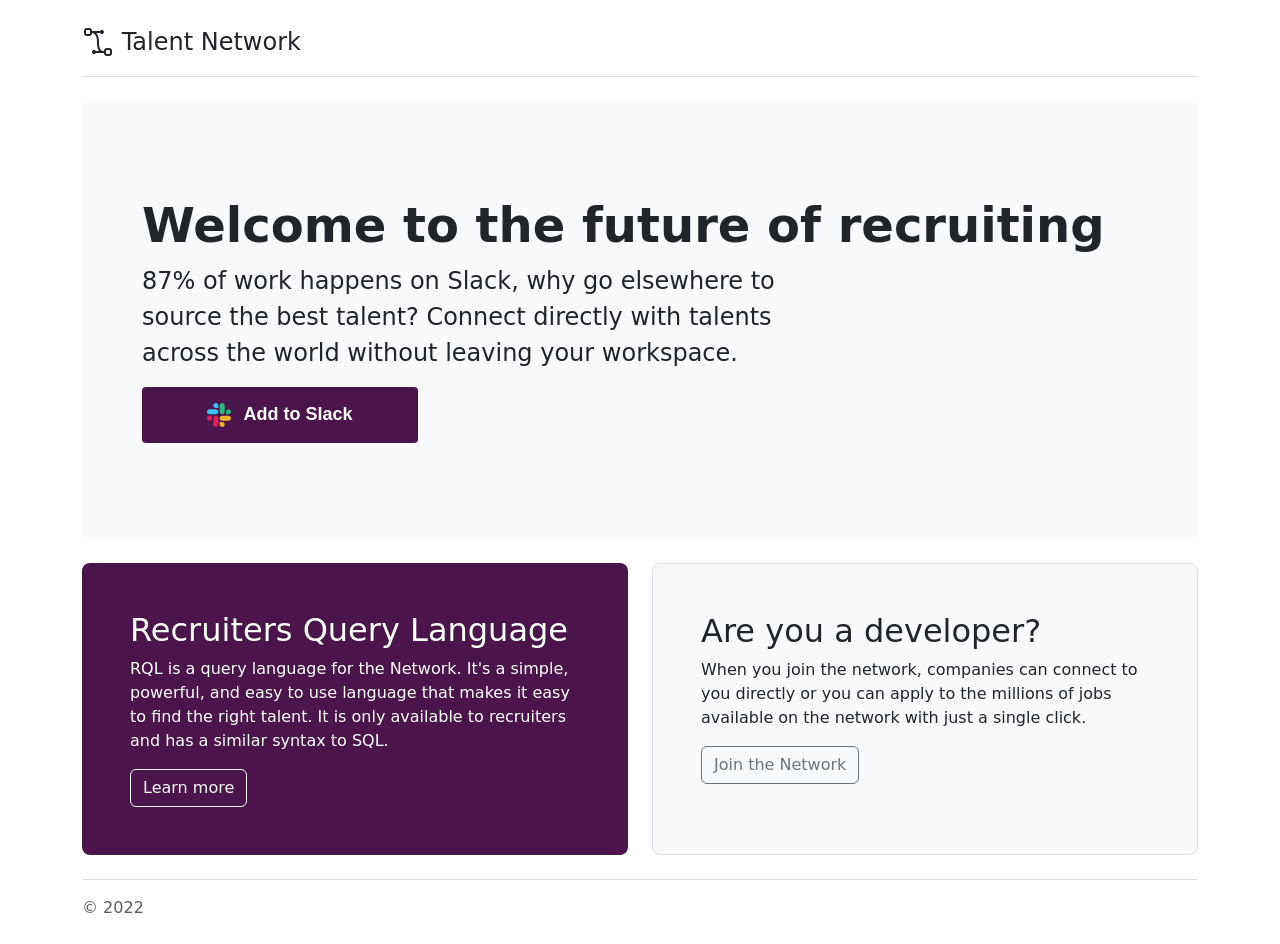
==== public/views/index.html @ 71aafa31 "[INTR-338] Redirect to slack" ====
<!doctype html>
<html lang="en">
  <head>
    <!-- Required meta tags -->
    <meta charset="utf-8">
    <meta name="viewport" content="width=device-width, initial-scale=1">

    <!-- Bootstrap CSS -->
    <link href="https://cdn.jsdelivr.net/npm/bootstrap@5.0.2/dist/css/bootstrap.min.css" rel="stylesheet" integrity="sha384-EVSTQN3/azprG1Anm3QDgpJLIm9Nao0Yz1ztcQTwFspd3yD65VohhpuuCOmLASjC" crossorigin="anonymous">

    <link rel="stylesheet" href="https://cdn.jsdelivr.net/npm/bootstrap-icons@1.8.1/font/bootstrap-icons.css">

    <title>Talent Network</title>

    <style type="text/css">
        .bg-aubergine {
            background-color: #4A154B;
        }
    </style>
  </head>
  <body>
    <main>
        <div class="container py-4">
          <header class="pb-3 mb-4 border-bottom">
            <a href="/" class="d-flex align-items-center text-dark text-decoration-none">
                <svg xmlns="http://www.w3.org/2000/svg" width="32" height="32" fill="currentColor" class="bi bi-bezier2" viewBox="0 0 16 16">
                    <path fill-rule="evenodd" d="M1 2.5A1.5 1.5 0 0 1 2.5 1h1A1.5 1.5 0 0 1 5 2.5h4.134a1 1 0 1 1 0 1h-2.01c.18.18.34.381.484.605.638.992.892 2.354.892 3.895 0 1.993.257 3.092.713 3.7.356.476.895.721 1.787.784A1.5 1.5 0 0 1 12.5 11h1a1.5 1.5 0 0 1 1.5 1.5v1a1.5 1.5 0 0 1-1.5 1.5h-1a1.5 1.5 0 0 1-1.5-1.5H6.866a1 1 0 1 1 0-1h1.711a2.839 2.839 0 0 1-.165-.2C7.743 11.407 7.5 10.007 7.5 8c0-1.46-.246-2.597-.733-3.355-.39-.605-.952-1-1.767-1.112A1.5 1.5 0 0 1 3.5 5h-1A1.5 1.5 0 0 1 1 3.5v-1zM2.5 2a.5.5 0 0 0-.5.5v1a.5.5 0 0 0 .5.5h1a.5.5 0 0 0 .5-.5v-1a.5.5 0 0 0-.5-.5h-1zm10 10a.5.5 0 0 0-.5.5v1a.5.5 0 0 0 .5.5h1a.5.5 0 0 0 .5-.5v-1a.5.5 0 0 0-.5-.5h-1z"/>
                  </svg>
              <span class="fs-4">&nbsp;Talent Network</span>
            </a>
          </header>
      
          <div class="p-5 mb-4 bg-light rounded-3">
            <div class="container-fluid py-5">
              <h1 class="display-5 fw-bold">Welcome to the future of recruiting</h1>
              <p class="col-md-8 fs-4">87% of work happens on Slack, why go elsewhere to source the best talent? Connect directly with talents across the world without leaving your workspace. </p>
              <a href="https://slack.com/oauth/v2/authorize?scope=&amp;user_scope=&amp;redirect_uri=https%3A%2F%2Flocalhost%3A5000%2Foauth2%2Fslack%2Fcallback&amp;client_id=1954055762035.3155923205222" style="align-items:center;color:#fff;background-color:#4A154B;border:0;border-radius:4px;display:inline-flex;font-family:Lato, sans-serif;font-size:18px;font-weight:600;height:56px;justify-content:center;text-decoration:none;width:276px"><svg xmlns="http://www.w3.org/2000/svg" style="height:24px;width:24px;margin-right:12px" viewBox="0 0 122.8 122.8"><path d="M25.8 77.6c0 7.1-5.8 12.9-12.9 12.9S0 84.7 0 77.6s5.8-12.9 12.9-12.9h12.9v12.9zm6.5 0c0-7.1 5.8-12.9 12.9-12.9s12.9 5.8 12.9 12.9v32.3c0 7.1-5.8 12.9-12.9 12.9s-12.9-5.8-12.9-12.9V77.6z" fill="#e01e5a"></path><path d="M45.2 25.8c-7.1 0-12.9-5.8-12.9-12.9S38.1 0 45.2 0s12.9 5.8 12.9 12.9v12.9H45.2zm0 6.5c7.1 0 12.9 5.8 12.9 12.9s-5.8 12.9-12.9 12.9H12.9C5.8 58.1 0 52.3 0 45.2s5.8-12.9 12.9-12.9h32.3z" fill="#36c5f0"></path><path d="M97 45.2c0-7.1 5.8-12.9 12.9-12.9s12.9 5.8 12.9 12.9-5.8 12.9-12.9 12.9H97V45.2zm-6.5 0c0 7.1-5.8 12.9-12.9 12.9s-12.9-5.8-12.9-12.9V12.9C64.7 5.8 70.5 0 77.6 0s12.9 5.8 12.9 12.9v32.3z" fill="#2eb67d"></path><path d="M77.6 97c7.1 0 12.9 5.8 12.9 12.9s-5.8 12.9-12.9 12.9-12.9-5.8-12.9-12.9V97h12.9zm0-6.5c-7.1 0-12.9-5.8-12.9-12.9s5.8-12.9 12.9-12.9h32.3c7.1 0 12.9 5.8 12.9 12.9s-5.8 12.9-12.9 12.9H77.6z" fill="#ecb22e"></path></svg>Add to Slack</a>
            </div>
          </div>
      
          <div class="row align-items-md-stretch">
            <div class="col-md-6">
              <div class="h-100 p-5 text-white bg-aubergine rounded-3">
                <h2>Recruiters Query Language</h2>
                <p>RQL is a query language for the Network. It's a simple, powerful, and easy to use language that makes it easy to find the right talent. It is only available to recruiters and has a similar syntax to SQL.</p>
                <button class="btn btn-outline-light" type="button">Learn more</button>
              </div>
            </div>
            <div class="col-md-6">
              <div class="h-100 p-5 bg-light border rounded-3">
                <h2>Are you a developer?</h2>
                <p>When you join the network, companies can connect to you directly or you can apply to the millions of jobs available on the network with just a single click.</p>
                <button class="btn btn-outline-secondary" type="button">Join the Network</button>
              </div>
            </div>
          </div>
      
          <footer class="pt-3 mt-4 text-muted border-top">
            &copy; 2022
          </footer>
        </div>
      </main>

    <!-- Optional JavaScript; choose one of the two! -->

    <!-- Option 1: Bootstrap Bundle with Popper -->
    <script src="https://cdn.jsdelivr.net/npm/bootstrap@5.0.2/dist/js/bootstrap.bundle.min.js" integrity="sha384-MrcW6ZMFYlzcLA8Nl+NtUVF0sA7MsXsP1UyJoMp4YLEuNSfAP+JcXn/tWtIaxVXM" crossorigin="anonymous"></script>

    <!-- Option 2: Separate Popper and Bootstrap JS -->
    <!--
    <script src="https://cdn.jsdelivr.net/npm/@popperjs/core@2.9.2/dist/umd/popper.min.js" integrity="sha384-IQsoLXl5PILFhosVNubq5LC7Qb9DXgDA9i+tQ8Zj3iwWAwPtgFTxbJ8NT4GN1R8p" crossorigin="anonymous"></script>
    <script src="https://cdn.jsdelivr.net/npm/bootstrap@5.0.2/dist/js/bootstrap.min.js" integrity="sha384-cVKIPhGWiC2Al4u+LWgxfKTRIcfu0JTxR+EQDz/bgldoEyl4H0zUF0QKbrJ0EcQF" crossorigin="anonymous"></script>
    -->
  </body>
</html>
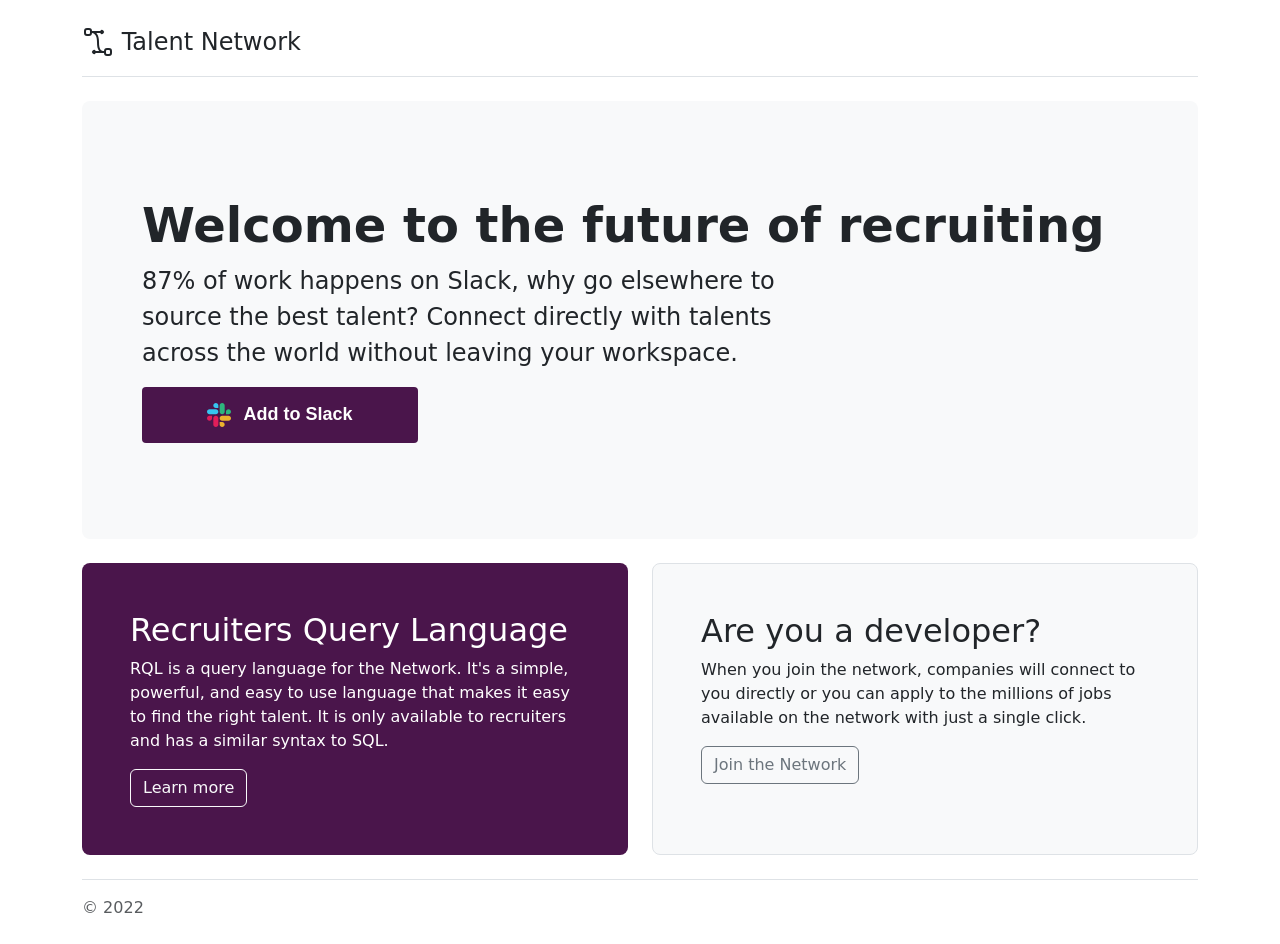
==== commit 657e3f83: "Fix some typos" ====
--- a/public/views/index.html
+++ b/public/views/index.html
@@ -34,7 +34,7 @@
             <div class="container-fluid py-5">
               <h1 class="display-5 fw-bold">Welcome to the future of recruiting</h1>
               <p class="col-md-8 fs-4">87% of work happens on Slack, why go elsewhere to source the best talent? Connect directly with talents across the world without leaving your workspace. </p>
-              <a href="https://slack.com/oauth/v2/authorize?scope=&amp;user_scope=&amp;redirect_uri=https%3A%2F%2Flocalhost%3A5000%2Foauth2%2Fslack%2Fcallback&amp;client_id=1954055762035.3155923205222" style="align-items:center;color:#fff;background-color:#4A154B;border:0;border-radius:4px;display:inline-flex;font-family:Lato, sans-serif;font-size:18px;font-weight:600;height:56px;justify-content:center;text-decoration:none;width:276px"><svg xmlns="http://www.w3.org/2000/svg" style="height:24px;width:24px;margin-right:12px" viewBox="0 0 122.8 122.8"><path d="M25.8 77.6c0 7.1-5.8 12.9-12.9 12.9S0 84.7 0 77.6s5.8-12.9 12.9-12.9h12.9v12.9zm6.5 0c0-7.1 5.8-12.9 12.9-12.9s12.9 5.8 12.9 12.9v32.3c0 7.1-5.8 12.9-12.9 12.9s-12.9-5.8-12.9-12.9V77.6z" fill="#e01e5a"></path><path d="M45.2 25.8c-7.1 0-12.9-5.8-12.9-12.9S38.1 0 45.2 0s12.9 5.8 12.9 12.9v12.9H45.2zm0 6.5c7.1 0 12.9 5.8 12.9 12.9s-5.8 12.9-12.9 12.9H12.9C5.8 58.1 0 52.3 0 45.2s5.8-12.9 12.9-12.9h32.3z" fill="#36c5f0"></path><path d="M97 45.2c0-7.1 5.8-12.9 12.9-12.9s12.9 5.8 12.9 12.9-5.8 12.9-12.9 12.9H97V45.2zm-6.5 0c0 7.1-5.8 12.9-12.9 12.9s-12.9-5.8-12.9-12.9V12.9C64.7 5.8 70.5 0 77.6 0s12.9 5.8 12.9 12.9v32.3z" fill="#2eb67d"></path><path d="M77.6 97c7.1 0 12.9 5.8 12.9 12.9s-5.8 12.9-12.9 12.9-12.9-5.8-12.9-12.9V97h12.9zm0-6.5c-7.1 0-12.9-5.8-12.9-12.9s5.8-12.9 12.9-12.9h32.3c7.1 0 12.9 5.8 12.9 12.9s-5.8 12.9-12.9 12.9H77.6z" fill="#ecb22e"></path></svg>Add to Slack</a>
+              <a href="/recruiter/auth" style="align-items:center;color:#fff;background-color:#4A154B;border:0;border-radius:4px;display:inline-flex;font-family:Lato, sans-serif;font-size:18px;font-weight:600;height:56px;justify-content:center;text-decoration:none;width:276px"><svg xmlns="http://www.w3.org/2000/svg" style="height:24px;width:24px;margin-right:12px" viewBox="0 0 122.8 122.8"><path d="M25.8 77.6c0 7.1-5.8 12.9-12.9 12.9S0 84.7 0 77.6s5.8-12.9 12.9-12.9h12.9v12.9zm6.5 0c0-7.1 5.8-12.9 12.9-12.9s12.9 5.8 12.9 12.9v32.3c0 7.1-5.8 12.9-12.9 12.9s-12.9-5.8-12.9-12.9V77.6z" fill="#e01e5a"></path><path d="M45.2 25.8c-7.1 0-12.9-5.8-12.9-12.9S38.1 0 45.2 0s12.9 5.8 12.9 12.9v12.9H45.2zm0 6.5c7.1 0 12.9 5.8 12.9 12.9s-5.8 12.9-12.9 12.9H12.9C5.8 58.1 0 52.3 0 45.2s5.8-12.9 12.9-12.9h32.3z" fill="#36c5f0"></path><path d="M97 45.2c0-7.1 5.8-12.9 12.9-12.9s12.9 5.8 12.9 12.9-5.8 12.9-12.9 12.9H97V45.2zm-6.5 0c0 7.1-5.8 12.9-12.9 12.9s-12.9-5.8-12.9-12.9V12.9C64.7 5.8 70.5 0 77.6 0s12.9 5.8 12.9 12.9v32.3z" fill="#2eb67d"></path><path d="M77.6 97c7.1 0 12.9 5.8 12.9 12.9s-5.8 12.9-12.9 12.9-12.9-5.8-12.9-12.9V97h12.9zm0-6.5c-7.1 0-12.9-5.8-12.9-12.9s5.8-12.9 12.9-12.9h32.3c7.1 0 12.9 5.8 12.9 12.9s-5.8 12.9-12.9 12.9H77.6z" fill="#ecb22e"></path></svg>Add to Slack</a>
             </div>
           </div>
       
@@ -49,8 +49,8 @@
             <div class="col-md-6">
               <div class="h-100 p-5 bg-light border rounded-3">
                 <h2>Are you a developer?</h2>
-                <p>When you join the network, companies can connect to you directly or you can apply to the millions of jobs available on the network with just a single click.</p>
-                <button class="btn btn-outline-secondary" type="button">Join the Network</button>
+                <p>When you join the network, companies will connect to you directly or you can apply to the millions of jobs available on the network with just a single click.</p>
+                <a class="btn btn-outline-secondary" href="/talent/auth">Join the Network</a>
               </div>
             </div>
           </div>
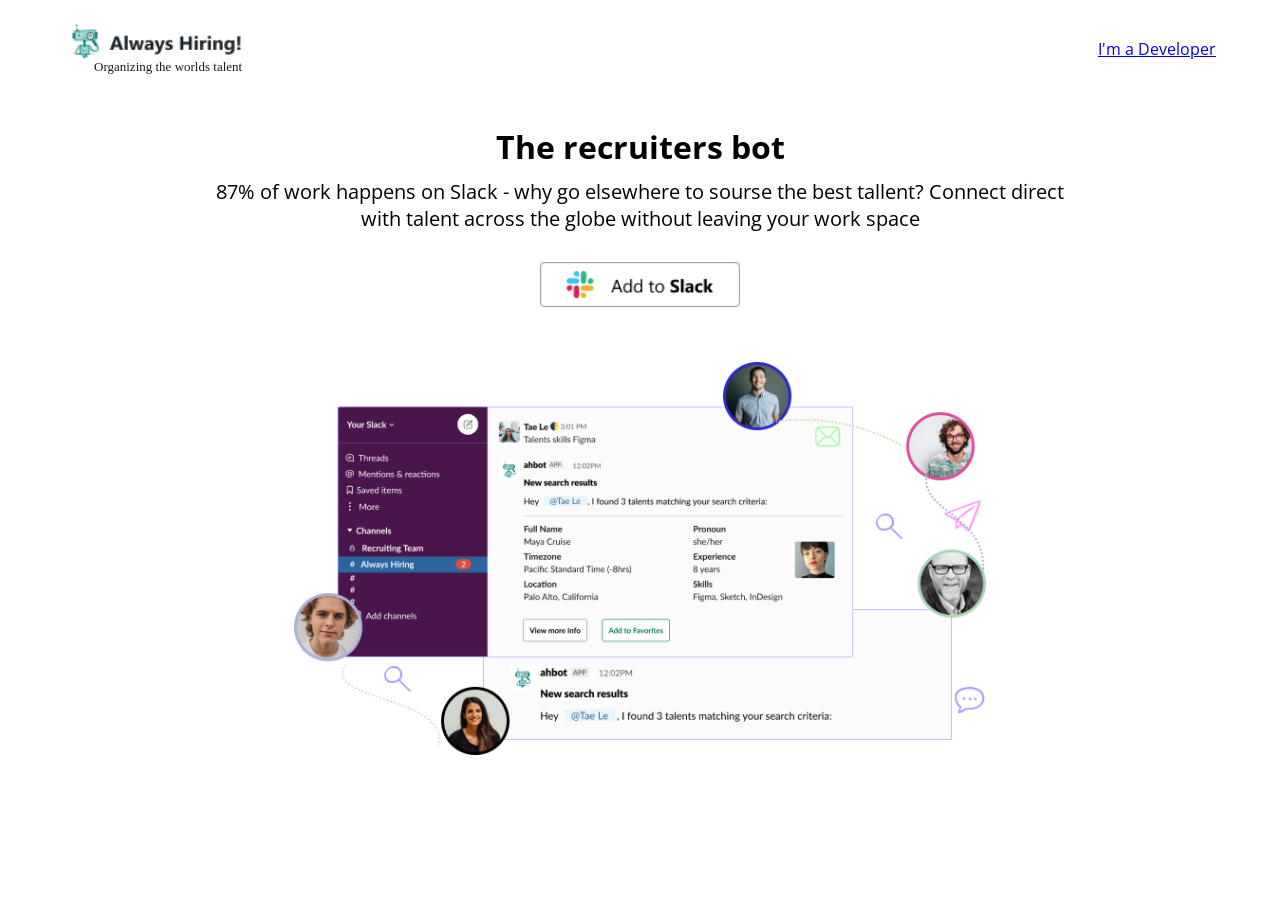
==== commit 9b48c6a3: "Ah 110 the bot home page (#130) * wip  * changes  * changes  * AH-110-the-bot-home-page  Co-" ====
--- a/public/views/index.html
+++ b/public/views/index.html
@@ -1,76 +1,65 @@
-<!doctype html>
+<!DOCTYPE html>
 <html lang="en">
-  <head>
-    <!-- Required meta tags -->
-    <meta charset="utf-8">
-    <meta name="viewport" content="width=device-width, initial-scale=1">
 
-    <!-- Bootstrap CSS -->
-    <link href="https://cdn.jsdelivr.net/npm/bootstrap@5.0.2/dist/css/bootstrap.min.css" rel="stylesheet" integrity="sha384-EVSTQN3/azprG1Anm3QDgpJLIm9Nao0Yz1ztcQTwFspd3yD65VohhpuuCOmLASjC" crossorigin="anonymous">
+<head>
+    <meta charset="UTF-8" />
+    <meta http-equiv="X-UA-Compatible" content="IE=edge" />
+    <meta name="viewport" content="width=device-width, initial-scale=1.0" />
+    <link href="https://maxcdn.bootstrapcdn.com/font-awesome/4.7.0/css/font-awesome.min.css" rel="stylesheet">
+    <link rel="stylesheet" href="/public/views/css/styles.css">
+    <title>Always Hiring</title>
 
-    <link rel="stylesheet" href="https://cdn.jsdelivr.net/npm/bootstrap-icons@1.8.1/font/bootstrap-icons.css">
+</head>
 
-    <title>Talent Network</title>
+<body>
+    <div class="site-page">
+        <div class="header">
+            <div class="header-logo">
+                <img src="/public/views/img/bot1.png" alt="bot" />
+                <span class="worldstalent">Organizing the worlds talent</span>
+            </div>
+            <div class="header-menu">
+                <i class="fa fa-times closeButton"></i>
+                <a href="talent/auth" class="developer-link">I'm a Developer</a>
+            </div>
+            <div class="hambugar">
+                <i class="fa fa-bars"></i>
+            </div>
 
-    <style type="text/css">
-        .bg-aubergine {
-            background-color: #4A154B;
-        }
-    </style>
-  </head>
-  <body>
-    <main>
-        <div class="container py-4">
-          <header class="pb-3 mb-4 border-bottom">
-            <a href="/" class="d-flex align-items-center text-dark text-decoration-none">
-                <svg xmlns="http://www.w3.org/2000/svg" width="32" height="32" fill="currentColor" class="bi bi-bezier2" viewBox="0 0 16 16">
-                    <path fill-rule="evenodd" d="M1 2.5A1.5 1.5 0 0 1 2.5 1h1A1.5 1.5 0 0 1 5 2.5h4.134a1 1 0 1 1 0 1h-2.01c.18.18.34.381.484.605.638.992.892 2.354.892 3.895 0 1.993.257 3.092.713 3.7.356.476.895.721 1.787.784A1.5 1.5 0 0 1 12.5 11h1a1.5 1.5 0 0 1 1.5 1.5v1a1.5 1.5 0 0 1-1.5 1.5h-1a1.5 1.5 0 0 1-1.5-1.5H6.866a1 1 0 1 1 0-1h1.711a2.839 2.839 0 0 1-.165-.2C7.743 11.407 7.5 10.007 7.5 8c0-1.46-.246-2.597-.733-3.355-.39-.605-.952-1-1.767-1.112A1.5 1.5 0 0 1 3.5 5h-1A1.5 1.5 0 0 1 1 3.5v-1zM2.5 2a.5.5 0 0 0-.5.5v1a.5.5 0 0 0 .5.5h1a.5.5 0 0 0 .5-.5v-1a.5.5 0 0 0-.5-.5h-1zm10 10a.5.5 0 0 0-.5.5v1a.5.5 0 0 0 .5.5h1a.5.5 0 0 0 .5-.5v-1a.5.5 0 0 0-.5-.5h-1z"/>
-                  </svg>
-              <span class="fs-4">&nbsp;Talent Network</span>
+        </div>
+        <div class="text-container">
+            <h1 class="header-text">The recruiters bot</h1>
+            <p class="text">
+                87% of work happens on Slack - why go elsewhere to sourse the best
+                tallent? Connect direct with talent across the globe without leaving
+                your work space
+            </p>
+            <a href="/recruiter/auth">
+                <p class="toslack"><img src="/public/views/img/addtoslack.png" alt="addtoslack"></p>
             </a>
-          </header>
-      
-          <div class="p-5 mb-4 bg-light rounded-3">
-            <div class="container-fluid py-5">
-              <h1 class="display-5 fw-bold">Welcome to the future of recruiting</h1>
-              <p class="col-md-8 fs-4">87% of work happens on Slack, why go elsewhere to source the best talent? Connect directly with talents across the world without leaving your workspace. </p>
-              <a href="/recruiter/auth" style="align-items:center;color:#fff;background-color:#4A154B;border:0;border-radius:4px;display:inline-flex;font-family:Lato, sans-serif;font-size:18px;font-weight:600;height:56px;justify-content:center;text-decoration:none;width:276px"><svg xmlns="http://www.w3.org/2000/svg" style="height:24px;width:24px;margin-right:12px" viewBox="0 0 122.8 122.8"><path d="M25.8 77.6c0 7.1-5.8 12.9-12.9 12.9S0 84.7 0 77.6s5.8-12.9 12.9-12.9h12.9v12.9zm6.5 0c0-7.1 5.8-12.9 12.9-12.9s12.9 5.8 12.9 12.9v32.3c0 7.1-5.8 12.9-12.9 12.9s-12.9-5.8-12.9-12.9V77.6z" fill="#e01e5a"></path><path d="M45.2 25.8c-7.1 0-12.9-5.8-12.9-12.9S38.1 0 45.2 0s12.9 5.8 12.9 12.9v12.9H45.2zm0 6.5c7.1 0 12.9 5.8 12.9 12.9s-5.8 12.9-12.9 12.9H12.9C5.8 58.1 0 52.3 0 45.2s5.8-12.9 12.9-12.9h32.3z" fill="#36c5f0"></path><path d="M97 45.2c0-7.1 5.8-12.9 12.9-12.9s12.9 5.8 12.9 12.9-5.8 12.9-12.9 12.9H97V45.2zm-6.5 0c0 7.1-5.8 12.9-12.9 12.9s-12.9-5.8-12.9-12.9V12.9C64.7 5.8 70.5 0 77.6 0s12.9 5.8 12.9 12.9v32.3z" fill="#2eb67d"></path><path d="M77.6 97c7.1 0 12.9 5.8 12.9 12.9s-5.8 12.9-12.9 12.9-12.9-5.8-12.9-12.9V97h12.9zm0-6.5c-7.1 0-12.9-5.8-12.9-12.9s5.8-12.9 12.9-12.9h32.3c7.1 0 12.9 5.8 12.9 12.9s-5.8 12.9-12.9 12.9H77.6z" fill="#ecb22e"></path></svg>Add to Slack</a>
+
+            <div class="midimage">
+                <img src="/public/views/img/midimage.png" alt="midimage" />
             </div>
-          </div>
-      
-          <div class="row align-items-md-stretch">
-            <div class="col-md-6">
-              <div class="h-100 p-5 text-white bg-aubergine rounded-3">
-                <h2>Recruiters Query Language</h2>
-                <p>RQL is a query language for the Network. It's a simple, powerful, and easy to use language that makes it easy to find the right talent. It is only available to recruiters and has a similar syntax to SQL.</p>
-                <button class="btn btn-outline-light" type="button">Learn more</button>
-              </div>
-            </div>
-            <div class="col-md-6">
-              <div class="h-100 p-5 bg-light border rounded-3">
-                <h2>Are you a developer?</h2>
-                <p>When you join the network, companies will connect to you directly or you can apply to the millions of jobs available on the network with just a single click.</p>
-                <a class="btn btn-outline-secondary" href="/talent/auth">Join the Network</a>
-              </div>
-            </div>
-          </div>
-      
-          <footer class="pt-3 mt-4 text-muted border-top">
-            &copy; 2022
-          </footer>
         </div>
-      </main>
+    </div>
 
-    <!-- Optional JavaScript; choose one of the two! -->
+    <!-- JAVASCRIPT -->
 
-    <!-- Option 1: Bootstrap Bundle with Popper -->
-    <script src="https://cdn.jsdelivr.net/npm/bootstrap@5.0.2/dist/js/bootstrap.bundle.min.js" integrity="sha384-MrcW6ZMFYlzcLA8Nl+NtUVF0sA7MsXsP1UyJoMp4YLEuNSfAP+JcXn/tWtIaxVXM" crossorigin="anonymous"></script>
+    <script>
+        let hamburgerButton = document.querySelector(".hambugar");
+        let closeButton = document.querySelector(".closeButton");
+        let mobileMenu = document.querySelector(".header-menu");
 
-    <!-- Option 2: Separate Popper and Bootstrap JS -->
-    <!--
-    <script src="https://cdn.jsdelivr.net/npm/@popperjs/core@2.9.2/dist/umd/popper.min.js" integrity="sha384-IQsoLXl5PILFhosVNubq5LC7Qb9DXgDA9i+tQ8Zj3iwWAwPtgFTxbJ8NT4GN1R8p" crossorigin="anonymous"></script>
-    <script src="https://cdn.jsdelivr.net/npm/bootstrap@5.0.2/dist/js/bootstrap.min.js" integrity="sha384-cVKIPhGWiC2Al4u+LWgxfKTRIcfu0JTxR+EQDz/bgldoEyl4H0zUF0QKbrJ0EcQF" crossorigin="anonymous"></script>
-    -->
-  </body>
-</html>
+        hamburgerButton.addEventListener("click", () => {
+            mobileMenu.classList.toggle("show")
+        });
 
+        closeButton.addEventListener("click", () => {
+            mobileMenu.classList.remove("show")
+        });
+    </script>
+
+</body>
+
+</html>
--- a/public/views/css/styles.css
+++ b/public/views/css/styles.css
@@ -0,0 +1,194 @@
+@import url("https://fonts.googleapis.com/css2?family=Open+Sans&display=swap");
+
+* {
+  margin: 0;
+  padding: 0;
+  box-sizing: border-box;
+}
+
+body {
+  width: 100%;
+  font-family: "Open Sans", sans-serif;
+}
+
+img {
+  width: 100%;
+}
+
+.site-page {
+  width: 100%;
+  padding: 20px 5%;
+}
+
+.header {
+  width: 100%;
+  display: flex;
+  justify-content: space-between;
+  align-items: center;
+  column-gap: 8px;
+}
+
+.header-logo {
+  display: flex;
+  flex-direction: column;
+}
+
+.worldstalent {
+  font-size: 13px;
+  font-family: "Hind Siliguri";
+  font-style: normal;
+  font-weight: 400;
+  line-height: 20px;
+  align-items: left;
+  text-align: left;
+  color: #1d1c1d;
+  margin-top: -6px;
+  width: auto;
+  padding-left: 30px;
+}
+
+.hambugar,
+.closeButton {
+  display: none;
+}
+
+.developer-link {
+  cursor: pointer;
+  width: 100%;
+}
+
+.text-container {
+  width: 55%;
+  margin: auto;
+  display: flex;
+  flex-direction: column;
+  justify-content: center;
+  margin-top: 2rem;
+  text-align: center;
+}
+
+.header-text {
+  text-align: center;
+  margin-bottom: 10px;
+  font-size: 2rem;
+}
+
+.text {
+  font-size: 1.25rem;
+}
+
+.logo {
+  font-family: "Segoe UI";
+  font-style: normal;
+  font-weight: 700;
+  font-size: 16px;
+  line-height: 140%;
+  text-align: center;
+  color: #1a2228;
+}
+
+.toslack {
+  background: #ffffff;
+  border-radius: 4px;
+  margin-top: 30px;
+}
+
+.toslack img {
+  width: 200px;
+}
+
+.midimage {
+  margin-top: 50px;
+}
+
+.midimage img {
+  width: 80%;
+  margin: auto;
+}
+
+@media screen and (max-width: 1280px) {
+  .text-container {
+    width: 75%;
+    margin-top: 3rem;
+  }
+}
+
+@media screen and (max-width: 780px) {
+  .site-page {
+    padding: 14px 3%;
+  }
+
+  .text-container {
+    width: 90%;
+    margin-top: 3rem;
+  }
+
+  .header-menu {
+    position: fixed;
+    top: 10px;
+    right: 10px;
+    width: 200px;
+    height: auto;
+    background: #fff;
+    transform: translateX(1000%);
+    transition: all 400ms ease-in-out;
+    padding: 20px 10px 50px 25px;
+    border: 2px solid #ced4ed;
+    border-radius: 15px;
+    z-index: 50;
+    cursor: default;
+  }
+
+  .header-menu.show {
+    transform: translateX(0);
+  }
+
+  .hambugar {
+    display: block;
+    margin-top: -10px;
+    z-index: 3;
+  }
+
+  .closeButton {
+    display: block;
+    margin-top: -10px;
+    margin-bottom: 20px;
+    text-align: right;
+  }
+
+  .hambugar i,
+  .closeButton {
+    font-size: 22px;
+    cursor: pointer;
+  }
+
+  .midimage img {
+    width: 100%;
+  }
+}
+
+@media screen and (max-width: 600px) {
+  .header-logo img {
+    width: 150px;
+  }
+
+  .hambugar {
+    margin-right: 10px;
+  }
+
+  .header .text-container {
+    width: 100%;
+  }
+
+  .header-text {
+    font-size: 1.7rem;
+  }
+
+  .text {
+    font-size: 1.15rem;
+  }
+
+  .toslack img {
+    width: 180px;
+  }
+}
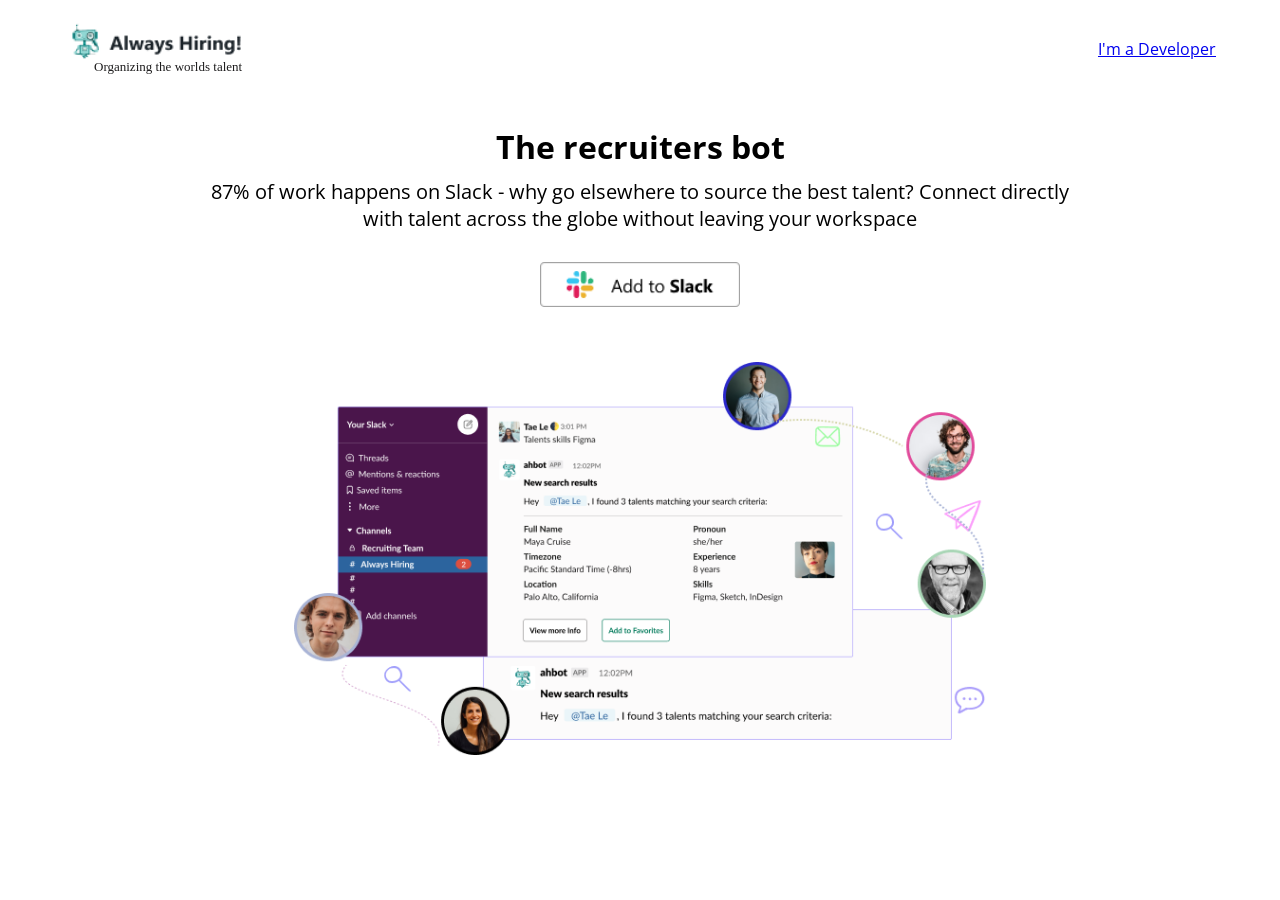
==== commit 48c7bc26: "[INTR-441] Trigger build (#129) * [INTR-441] Trigger build  * [INTR-441] WIP  * [INTR-411] Fix t" ====
--- a/public/views/index.html
+++ b/public/views/index.html
@@ -30,9 +30,9 @@
         <div class="text-container">
             <h1 class="header-text">The recruiters bot</h1>
             <p class="text">
-                87% of work happens on Slack - why go elsewhere to sourse the best
-                tallent? Connect direct with talent across the globe without leaving
-                your work space
+                87% of work happens on Slack - why go elsewhere to source the best
+                talent? Connect directly with talent across the globe without leaving
+                your workspace
             </p>
             <a href="/recruiter/auth">
                 <p class="toslack"><img src="/public/views/img/addtoslack.png" alt="addtoslack"></p>
